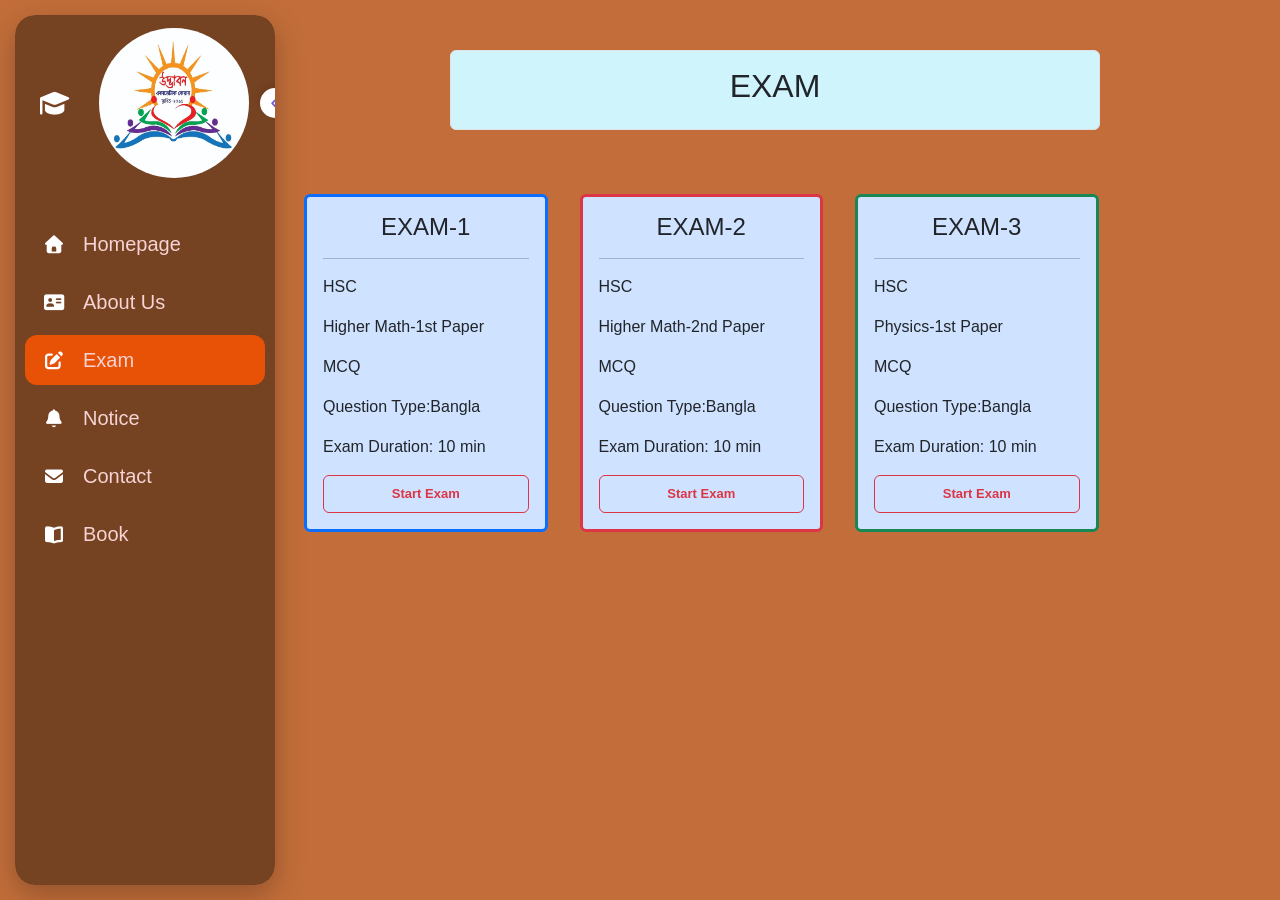
==== about.html @ dd8ab4c5 "Add files via upload" ====
<!DOCTYPE html>
<html lang="en">

<head>
    <meta charset="UTF-8">
    <meta name="viewport" content="width=device-width, initial-scale=1.0">
    <title>Aboute</title>
</head>
<link rel="stylesheet" href="css/all.css">
<link rel="stylesheet" href="css/bootstrap.css">
<link rel="stylesheet" href="css/style.css">
<link rel="stylesheet" href="css/about.css">
<link rel="preconnect" href="https://fonts.gstatic.com" crossorigin>
<link rel="stylesheet" href="https://cdn.jsdelivr.net/npm/swiper@11/swiper-bundle.min.css" />

<body>
    <!-- sttart nav -->
    <header>
        <div class="sidebar close d-none d-lg-block ">

            <video autoplay muted loop class="sidebar-video">
                <source src="images/nav.mp4" type="video/mp4">

            </video>

            <div class="logo-details my-5 mx-0 ">
                <a href="index.html"><i class="fa-solid fa-graduation-cap logo-icon"></i></a>
                <span class="logo_name navy mx-auto "> <a href="index.html"> <img src="images/logo.png"
                            class="rounded-circle" height="150px" width="150px" alt=""> </a> </span>
                <i class="fa-solid fa-chevron-right toggle-btn"></i>
            </div>

            <ul class="nav-links">
                <li>
                    <a href="index.html">
                        <i class="fa-solid fa-house"></i> <span class="link_name">Homepage</span>
                    </a>


                </li>
                <li class="active">
                    <a href="about.html">
                        <i class="fa-solid fa-address-card"></i> <span class="link_name">About Us</span>
                    </a>

                </li>
                <li>
                    <a href="exam.html">
                        <i class="fa-solid fa-pen-to-square"></i> <span class="link_name">Exam</span>
                    </a>

                </li>
                <li>
                    <a href="notice.html">
                        <i class="fa-solid fa-bell"></i> <span class="link_name">Notice</span>
                    </a>

                </li>
                <li>
                    <a href="contact.html">
                        <i class="fa-solid fa-envelope"></i> <span class="link_name">Contact</span>
                    </a>

                </li>

                <li>
                    <a href="book.html">
                        <i class="fa-solid fa-book-open"></i> <span class="link_name">Book</span>
                    </a>

                </li>
            </ul>
        </div>
    </header>

    <!-- end Nav -->

    <!-- Mobile Navbar -->
    <section class="porosh">

        <nav class="navbar navbar-expand-lg   fixed-top navbar-dark bg-dark d-block d-lg-none">
            <video autoplay muted loop class="sidebar-video">
                <source src="images/nav.mp4" type="video/mp4">

            </video>
            <div class="container-fluid">
                <a class="navbar-brand" href="index.html"><img src="images/logo.png " class="rounded-circle"
                        width="100%" height="50px" alt=""></a>
                <button class="navbar-toggler" type="button" data-bs-toggle="collapse" data-bs-target="#mobileNav">
                    <span class="navbar-toggler-icon"></span>
                </button>
                <div class="collapse navbar-collapse" id="mobileNav">
                    <ul class="navbar-nav ms-auto menu">
                        <li class="nav-item"><a class="nav-link" href="index.html">Homepage</a></li>
                        <li class="nav-item"><a class="nav-link" href="about.html">About Us</a></li>
                        <li class="nav-item"><a class="nav-link" href="exam.html">Exam</a></li>
                        <li class="nav-item"><a class="nav-link" href="notice.html">Notice</a></li>
                        <li class="nav-item"><a class="nav-link" href="contact.html">Contact</a></li>
                        <li class="nav-item"><a class="nav-link" href="book.html">Book</a></li>
                    </ul>
                </div>
            </div>
        </nav>
    </section>
    <!-- mobile nav end -->

    <!-- start best cocing -->
    <div class="container-fluid mt-0">
        <section class="navy7">
            <div class="row">
                <div class="col-md-12">
                    <section class="features-section my-5">
                        <div class="features-container">
                            <div class="row">
                                <div class="col-md-3">
                                    <div class="features-left">
                                        <div class="feature-main-img">
                                            <img src="images/logo1.png" alt="Why Choose Us">
                                        </div>
                                    </div>
                                </div>
                                <div class="col-md-9">
                                    <div class="features-right">
                                        <h2 class="section-title">উদ্ভাবন একাডেমিক কেয়ার কেন ভিন্নধর্মী ?</h2>
                                        <p class="section-subtitle">সর্বোচ্চ পরিমাণ মানসম্মত সেবা এবং শিক্ষার্থীদের
                                            প্রয়োজনে
                                            সব
                                            সময় তাদের পাশে থাকে উদ্ভাবন একাডেমিক কেয়ার এর পুরো টিম...</p>

                                        <div class="features-grid">



                                            <div class="feature-card">
                                                <div class="feature-icon-box">
                                                    <img src="images/icon1.png" alt="Icon">
                                                </div>
                                                <div class="feature-info">
                                                    <h3>সকলের জন্য সহজলভ্য মানসম্পন্ন শিক্ষা</h3>
                                                    <p>যাদের পক্ষে কোচিং ফি দেওয়া সম্ভব নয়, তারা এখানেও মানসম্মত শিক্ষা
                                                        পাচ্ছে
                                                        বিনামূল্যে বা খুবই কম খরচে।</p>
                                                </div>
                                            </div>
                                            <div class="feature-card">
                                                <div class="feature-icon-box">
                                                    <img src="images/icon1.png" alt="Icon">
                                                </div>
                                                <div class="feature-info">
                                                    <h3>সাফল্যের ধারাবাহিকতা</h3>
                                                    <p>আমাদের শিক্ষার্থীরা নিয়মিত ভালো ফলাফল করছে, বোর্ড পরীক্ষায় সফল
                                                        হচ্ছে এবং ভবিষ্যতের জন্য আত্মবিশ্বাসী হয়ে উঠছে।</p>
                                                </div>
                                            </div>

                                            <div class="feature-card">
                                                <div class="feature-icon-box">
                                                    <img src="images/icon1.png" alt="Icon">
                                                </div>
                                                <div class="feature-info">
                                                    <h3>আধুনিক প্রযুক্তিতে পড়াশোনার নতুন ধারা</h3>
                                                    <p>ডিজিটাল বোর্ড, রেকর্ড ক্লাস, ভয়েস সাপোর্ট ও অ্যাপভিত্তিক এক্সামে
                                                        শেখা
                                                        হয়
                                                        আরও সহজে।</p>
                                                </div>
                                            </div>

                                            <div class="feature-card">
                                                <div class="feature-icon-box">
                                                    <img src="images/icon1.png" alt="Icon">
                                                </div>
                                                <div class="feature-info">
                                                    <h3>শুধু পাস নয়, গড়ে তোলে মানবিক মানুষ</h3>
                                                    <p>শুধু জিপিএ নয়, শেখানো হয় সমাজে অবদান রাখার শিক্ষা—এটাই আমাদের
                                                        বৈশিষ্ট্য।
                                                    </p>
                                                </div>
                                            </div>

                                        </div>
                                    </div>
                                </div>
                            </div>
                        </div>
                    </section>
                </div>
            </div>
        </section>
    </div>
    <!-- end best Coacing -->



    <!-- start Ceo info-->
    <div class="container-fluid">

        <section class="mt-5 ">
            <div class="row">
                <div class="col-md-12 shadow p-5">
                    <h1 class="text-center navy6 ">উদ্ভাবন একাডেমিক কেয়ার এর ICONIC শিক্ষকবৃন্দ </h1>
                    <hr>
                </div>
                <div class="col-md-3 mt-4">
                    <div class="instructor-card">
                        <div class="img-container">
                            <img src="images/t1.png" width="100%" height="100%" alt="Instructor 1">
                        </div>
                        <div class="info-container">
                            <h3>Ovi Ram Bepari</h3>
                            <p class="designation">Senior Math & Chemistry Instructor</p>
                            <p class="experience">12 years of experience</p>
                        </div>
                    </div>
                </div>

                <div class="col-md-9 mt-4">
                    <div class="slider-wrapper-section">
                        <div class="swiper mySwiper">
                            <div class="swiper-wrapper">

                                <div class="swiper-slide">
                                    <div class="instructor-card">
                                        <div class="img-container">
                                            <img src="images/t2.png" alt="Instructor 1">
                                        </div>
                                        <div class="info-container">
                                            <h3>Nayeem Islam</h3>
                                            <p class="designation">Senior Math Instructor</p>
                                            <p class="experience">6 years of experience</p>
                                        </div>
                                    </div>
                                </div>

                                <div class="swiper-slide">
                                    <div class="instructor-card">
                                        <div class="img-container">
                                            <img src="images/t3.png" alt="Instructor 2">
                                        </div>
                                        <div class="info-container">
                                            <h3>Ahnaf Akib Ahmed</h3>
                                            <p class="designation">Senior ICT Instructor</p>
                                            <p class="experience">4 years of experience</p>
                                        </div>
                                    </div>
                                </div>

                                <div class="swiper-slide">
                                    <div class="instructor-card">
                                        <div class="img-container">
                                            <img src="images/t4.png" alt="Instructor 3">
                                        </div>
                                        <div class="info-container">
                                            <h3>Instructor Name 3</h3>
                                            <p class="designation">Senior ICT & Math Instructor</p>
                                            <p class="experience">4 years of experience</p>
                                        </div>
                                    </div>
                                </div>

                                <div class="swiper-slide">
                                    <div class="instructor-card">
                                        <div class="img-container">
                                            <img src="images/t5.png" alt="Instructor 4">
                                        </div>
                                        <div class="info-container">
                                            <h3>Instructor Name 4</h3>
                                            <p class="designation">GK Instructor</p>
                                            <p class="experience">3 years of experience</p>
                                        </div>
                                    </div>
                                </div>
                                <div class="swiper-slide">
                                    <div class="instructor-card">
                                        <div class="img-container">
                                            <img src="images/t6.png" alt="Instructor 4">
                                        </div>
                                        <div class="info-container">
                                            <h3>Instructor Name 4</h3>
                                            <p class="designation">GK Instructor</p>
                                            <p class="experience">3 years of experience</p>
                                        </div>
                                    </div>
                                </div>
                                <div class="swiper-slide">
                                    <div class="instructor-card">
                                        <div class="img-container">
                                            <img src="images/t7.png" alt="Instructor 4">
                                        </div>
                                        <div class="info-container">
                                            <h3>Instructor Name 4</h3>
                                            <p class="designation">GK Instructor</p>
                                            <p class="experience">3 years of experience</p>
                                        </div>
                                    </div>
                                </div>
                                <div class="swiper-slide">
                                    <div class="instructor-card">
                                        <div class="img-container">
                                            <img src="images/t8.png" alt="Instructor 4">
                                        </div>
                                        <div class="info-container">
                                            <h3>Instructor Name 4</h3>
                                            <p class="designation">GK Instructor</p>
                                            <p class="experience">3 years of experience</p>
                                        </div>
                                    </div>
                                </div>

                            </div>
                        </div>
                    </div>
                </div>

            </div>
        </section>
    </div>
    <!-- end ceo info-->

    <!-- start diffreence -->
    <div class="container-fluid">
        <section class="feature-section">
            <div class="container">

                <div class="section-header">
                    <h2>উদ্ভাবন একাডেমিক কেয়ার এর কোর্স কেন আলাদা?</h2>
                    <p  >আধুনিক প্রযুক্তি, সহজলভ্যতা ও শিক্ষার্থীবান্ধব ফিচার—সব মিলিয়ে এক অনন্য অফলাইন কোর্স অভিজ্ঞতা।
                    </p>
                </div>

                <div class="main-content">

                    <div class="features-list">



                        <div class="feature-item">
                            <i class="fa-solid fa-shield-halved check-icon"></i>
                            <span>প্রতিটি টপিকে কুইজ অনুশীলন</span>
                        </div>

                        <div class="feature-item">
                            <i class="fa-solid fa-shield-halved check-icon"></i>
                            <span>অল্প খরচে কোয়ালিটি শিক্ষা</span>
                        </div>

                        <div class="feature-item">
                            <i class="fa-solid fa-shield-halved check-icon"></i>
                            <span>সফলদের দিকনির্দেশনা মেলে</span>
                        </div>

                        <div class="feature-item">
                            <i class="fa-solid fa-shield-halved check-icon"></i>
                            <span>সম্পূর্ণ সিলেবাস কাভারেজ</span>
                        </div>

                        <div class="feature-item">
                            <i class="fa-solid fa-shield-halved check-icon"></i>
                            <span>ফ্রি ক্লাস ও বৃত্তির সুবিধা</span>
                        </div>



                        <div class="feature-item">
                            <i class="fa-solid fa-shield-halved check-icon"></i>
                            <span>হ্যান্ডনোট ও পিডিএফ সরবরাহ</span>
                        </div>

                    </div>

                    <div class="graphics-side">
                        <div class="instructor-card">
                            <div class="img-container">
                                <img src="images/student.png" alt="Instructor 4">
                            </div>
                            
                        </div>
                    </div>

                </div>

            </div>
        </section>
    </div>
    <!-- end difffrence -->

     <!--    start Live Chat-->

    <section class="my-3">
        <div class="container-fluid">
            <div class="row">
                <div class="col-md-8  col-12 mx-auto  ">
                    <div class="card pb-4  shadow border-2 border rounded">
                        <div class="text-center bg-success-subtle p-3">
                            <h3 class="fw-bold">Live Chat with Teacher</h3>
                        </div>
                        <div class="chat-box" id="chat-box">
                            <div class=" p-4">Hi! I'm your Plant Teacher. How can I help you today?</div>
                        </div>
                        <div class="mt-5 row px-4">
                            <div class="col-8 col-md-8 ">
                                <input type="text" id="user-input" class="form-control" placeholder="Ask me about your plant..." />
                            </div>
                            <div class="col-4 col-md-4">
                                <button class="btn btn-success w-100" onclick="sendMessage()">Send</button>
                            </div>
                        </div>
                    </div>
                </div>
            </div>
        </div>
    </section>

    <!--    end Live Chat-->


    <footer>

    </footer>

    <script src="js/bootstrap.bundle.min.js"></script>
    <script src="https://cdn.jsdelivr.net/npm/swiper@11/swiper-bundle.min.js"></script>
    <script src="js/script.js"></script>


</body>

</html>
---- css/style.css ----
/* ==========================================
   ১. রিসেট এবং গ্লোবাল স্টাইল
   ========================================== */
* {
    margin: 0;
    padding: 0;
    box-sizing: border-box;
    font-family: 'Segoe UI', Tahoma, Geneva, Verdana, sans-serif;
}

body {
    background: #da6104;
}

/* ==========================================
   ২. সাইডবার মূল কাঠামো (ভিডিও ব্যাকগ্রাউন্ডসহ)
   ========================================== */
.sidebar {
    position: fixed;
    top: 15px;
    left: 15px;
    bottom: 15px;
    width: 260px;
    border-radius: 20px;
    padding: 10px;
    z-index: 100;
    overflow: hidden; /* ভিডিও যেন বর্ডারের বাইরে না যায় */
    transition: all 0.5s ease;
    box-shadow: 0 10px 30px rgba(0, 0, 0, 0.25); /* ভিডিওর সুবিধার্থে শ্যাডো একটু ডার্ক করা হয়েছে */
}

/* সাইডবার বন্ধ থাকলে উইডথ */
.sidebar.close {
    width: 78px;  
}

/* ভিডিও ব্যাকগ্রাউন্ড স্টাইল */
.sidebar-video {
    position: absolute;
    top: 0;
    left: 0;
    width: 100%;
    height: 100%;
    object-fit: cover; /* ভিডিও পুরো জায়গা ঢেকে রাখবে */
    border-radius: 20px;
    z-index: -2; /* ভিডিওকে সবার পেছনে পাঠানো */
}

/* ভিডিওর ওপর হালকা ডার্ক লেয়ার (লেখাগুলো স্পষ্ট দেখার জন্য) */
.sidebar::before {
    content: '';
    position: absolute;
    top: 0;
    left: 0;
    width: 100%;
    height: 100%;
    background: rgba(0, 0, 0, 0.4); /* প্রয়োজনানুযায়ী অন্ধকার বা উজ্জ্বল করতে পারবেন */
    z-index: -1;
    border-radius: 20px;
}

/* ==========================================
   ৩. লোগো এবং টগল বাটন সেকশন
   ========================================== */
.sidebar .logo-details {
    height: 60px;
    width: 100%;
    display: flex;
    align-items: center;
    position: relative;
}

.sidebar .logo-details .logo-icon {
    font-size: 26px;
    color: #fff;
    height: 50px;
    min-width: 58px;
    text-align: center;
    line-height: 50px;
}

.sidebar .logo-details .logo_name {
    font-size: 20px;
    color: #fff;
    font-weight: 600;
    transition: all 0.5s ease;
}

/* সাইডবার ক্লোজ থাকলে লোগোর নাম হাইড */
.sidebar.close .logo-details .logo_name {
    opacity: 0;
    pointer-events: none;
}

/* টগল (অ্যারো) বাটন */
.sidebar .logo-details .toggle-btn {
    position: absolute;
    top: 50%;
    right: -25px;
    transform: translateY(-50%) rotate(180deg);
    height: 30px;
    width: 30px;
    background: #fff;
    color: #6c5ce7;
    text-align: center;
    line-height: 30px;
    border-radius: 50%;
    font-size: 14px;
    cursor: pointer;
    transition: all 0.5s ease;
    box-shadow: 0 4px 10px rgba(0,0,0,0.1);
}

.sidebar.close .logo-details .toggle-btn {
    transform: translateY(-50%) rotate(0deg);
    right: -22px;
}

/* ==========================================
   ৪. মেনু লিংক এবং আইকন সমূহ
   ========================================== */
.sidebar .nav-links {
    height: 100%;
    padding: 30px 0 150px 0;
    overflow: auto;
}

.sidebar .nav-links::-webkit-scrollbar {
    display: none;
}

.sidebar .nav-links li {
    position: relative;
    list-style: none;
    transition: all 0.5s ease;
    border-radius: 12px;
    margin: 8px 0;
}

/* মেনু হোভার ও একটিভ ব্যাকগ্রাউন্ড */
.sidebar .nav-links li:hover,
.sidebar .nav-links li.active {
    background: rgb(232, 82, 7);
}

.sidebar .nav-links li a {
    display: flex;
    align-items: center;
    text-decoration: none;
    height: 50px;
}

.sidebar .nav-links li i {
    height: 50px;
    min-width: 58px;
    text-align: center;
    line-height: 50px;
    color: #fff;
    font-size: 18px;
    transition: all 0.5s ease;
}

/* আইকন জুম অ্যানিমেশন */
.sidebar .nav-links li:hover i {
    transform: scale(1.15);
}

.sidebar .nav-links li .link_name {
    font-size: 20px;
    font-weight: 500;
    color: #f7d3d3;
    transition: all 0.5s ease;
    
}

/* সাইডবার ক্লোজ থাকলে মেনুর নাম হাইড */
.sidebar.close .nav-links li .link_name {
    opacity: 0;
    pointer-events: none;
}

/* ==========================================
   ৫. মেইন কনটেন্ট এরিয়া (বুটস্ট্র্যাপ রেসপনসিভ স্পেস)
   ========================================== */

.home-section {
    position: relative;
    min-height: 100vh;
    margin-left: 285px; 
    width: calc(100% - 285px); 
    transition: all 0.5s ease;
    padding: 15px;
    overflow-x: hidden; 
}

.sidebar.close ~ .home-section {
    margin-left: 103px;
    width: calc(100% - 103px);
}

/* এক্সট্রা ক্লাস */

.container-fluid{
    margin-left: 280px;
    width: calc(100% - 290px);
    padding: 0 20px;
   
}








.navy1{
    background-color: rgb(242, 181, 181);
}
.navy2{
background-color: #e70c79;
}

.navy7{
margin-top:0px !important;
}
.navy8{
   background: #b77942;
}


.porosh{
   margin-top:50px;
}

.menu li a {
font-weight: bold;
font-size: 24px;
color: #f0ad93;
}

.navbar-brand{
    font-weight: 500;
    color: #b5074a;
    
}
.navy3{
    font-weight: bold;
}
.navy4{
    background-color: #e70c79;
}

/* start slider video */
/* --- Video Hero Section Styles --- */
.video-hero {
    position: relative;
    width: 100%;
    height: 86vh; /* পুরো স্ক্রিন জুড়ে থাকবে */
    overflow: hidden;
    display: flex;
    border-radius: 20px;
    align-items: center; 
    justify-content: center;
    background-color: #000; /* ভিডিও লোড হওয়ার পূর্ব পর্যন্ত ব্যাকগ্রাউন্ড কালো থাকবে */
}

/* ব্যাকগ্রাউন্ড ভিডিওর স্টাইল */
.hero-bg-video {
    position: absolute;
    top: 50%;
    left: 50%;
    min-width: 100%;
    min-height: 100%;
    width: auto;
    height: auto;
    z-index: 1;
    transform: translate(-50%, -50%);
    object-fit: cover;
}

/* ভিডিওর ওপরের কালো ওভারলে */
.video-overlay {
    position: absolute;
    top: 0;
    left: 0;
    width: 100%;
    height: 100%;
    background: rgba(0, 0, 0, 0.6); /* ০.৬ দিয়ে অন্ধকার ভাব নিয়ন্ত্রণ করা হয়েছে যেন লেখা ফুটে ওঠে */
    z-index: 2;
}

/* ভিডিওর ওপরের টেক্সট কন্টেন্ট */
.video-content {
    position: relative;
    z-index: 3;
    color: #ffffff;
    padding: 0 20px;
}



/* end slider video */

.navy5{
    color: #ebe23e;
}
.navy6{
    color: #121112;
}

.about , .career p{
    font-size: 18px;
    line-height: 34px;
    text-align: justify;
    /*font-family: "Lobster Two", sans-serif!important;*/
}




body {
  background-color: #c36e3a; /* হালকা গোলাপি ব্যাকগ্রাউন্ড */
}

.course-card {
  background: #fff;
  border-radius: 10px;
  padding: 20px;
  text-align: center;
  transition: 0.3s;
  box-shadow: 0 2px 5px rgba(0,0,0,0.1);
  cursor: pointer;
}

.course-card:hover {
  transform: translateY(-5px);
}

.course-icon {
  font-size: 40px;
  color: #d63384;
  margin-bottom: 10px;
}

.free-icon {
  font-size: 40px;
  color: green;
}
/* end courch  */


.course-link {
  text-decoration: none;   /* underline বন্ধ করবে */
  color: #1b1a1a;          /* নিজের পছন্দমতো রঙ */
  font-weight: bold;
}


/* start book */



.header-title {
    margin-bottom: 30px;
    color: #fff;
}

.header-title h2 {
    font-size: 28px;
    margin-bottom: 5px;
}

/* গ্রিড লেআউট (এক লাইনে কয়টি বই থাকবে) */
.book-grid {
    display: grid;
    grid-template-columns: repeat(auto-fill, minmax(220px, 1fr));
    gap: 25px;
}

/* বুক কার্ড ডিজাইন */
.book-card {
    background: rgba(255, 255, 255, 0.1);
    backdrop-filter: blur(10px);
    border-radius: 12px;
    overflow: hidden;
    border: 1px solid rgba(255, 255, 255, 0.2);
    transition: transform 0.3s ease, box-shadow 0.3s ease;
    display: flex;
    flex-direction: column;
}

.book-card:hover {
    transform: translateY(-5px);
    box-shadow: 0 10px 20px rgba(0,0,0,0.2);
}

/* বইয়ের প্রচ্ছদ */
.book-cover {
    height: 240px;
    overflow: hidden;
    background: #444;
}

.book-cover img {
    width: 100%;
    height: 100%;
    object-fit: cover;
}

/* বইয়ের তথ্য */
.book-info {
    padding: 15px;
    color: #fff;
    display: flex;
    flex-direction: column;
    flex-grow: 1;
    justify-content: space-between;
}

.book-info h3 {
    font-size: 16px;
    margin: 0 0 8px 0;
    line-height: 1.4;
}

.book-info p {
    font-size: 12px;
    color: #ddd;
    margin: 0 0 15px 0;
}

/* বাটন ডিজাইন */
.book-actions {
    display: flex;
    gap: 10px;
}

.btn {
    flex: 1;
    text-align: center;
    padding: 8px 0;
    font-size: 13px;
    font-weight: 600;
    border-radius: 6px;
    text-decoration: none;
    transition: background 0.2s;
}

/* Read Button - আপনার সাইডবারের থিম কালারের সাথে ম্যাচ করে */
.btn-read {
    background-color: #e65100; 
    color: white;
}

.btn-read:hover {
    background-color: #bf4300;
}

/* Download Button */
.btn-download {
    background-color: rgba(255, 255, 255, 0.2);
    color: white;
    border: 1px solid rgba(255, 255, 255, 0.4);
}

.btn-download:hover {
    background-color: rgba(255, 255, 255, 0.3);
}
/* end book */





/*  start media quiry */

/* ==========================================================================
   Mobile & Responsive Layout Fix (মোবাইল ভিউর জন্য স্পেশাল ফিক্স)
   ========================================================================== */

@media (max-width: 991px) {
    /* ১. মেইন কন্টেন্ট এরিয়াকে মোবাইলে পুরো স্ক্রিন জুড়ে জায়গা দেওয়া */
    .home-section {
        margin-left: 0 !important;
        width: 100% !important;
        padding: 10px !important;
    }

    /* ২. আসল সমস্যা: .container-fluid ক্লাসের মার্জিন ও উইডথ মোবাইলে রিসেট করা */
    .container-fluid {
        margin-left: 0 !important;
        width: 100% !important;
        padding: 15px !important;
    }

    /* ৩. ছবি এবং ২-কলামের লেআউট মোবাইলে ওপর-নিচ করা */
    .features-container {
        flex-direction: column-reverse !important; /* মোবাইলে আগে লেখা, তারপর নিচে ছবি দেখাবে */
        gap: 20px !important;
    }

    .features-left, 
    .features-right {
        flex: 1 1 100% !important;
        width: 100% !important;
    }

    /* ৪. ছবির হাইট মোবাইলে ফিক্সড ৫০০px না রেখে অটো করা যেন চ্যাপ্টা না লাগে */
    .feature-main-img img {
        max-width: 100% !important;
        height: auto !important;
        object-fit: contain !important;
    }

    /* ৫. টাইটেলের সাইজ মোবাইলের স্ক্রিন অনুযায়ী ছোট করা */
    .features-right .section-title {
        font-size: 24px !important;
        text-align: center;
    }
    
    .features-right .section-subtitle {
        text-align: center;
        font-size: 14px !important;
    }
}
/*  end media quiry */
---- css/about.css ----
/* start teacher slider  */
/* স্লাইডারের মেইন সেকশন মার্জিন */
.slider-wrapper-section {
  width: 100%;
  padding: 30px 20px;
  box-sizing: border-box;
}

.swiper {
  width: 100%;
  height: auto;
  padding: 10px 0;
}

/* কার্ড স্টাইল */
.instructor-card {
  background: #ffffff;
  border-radius: 12px;
  overflow: hidden;
  box-shadow: 0 8px 24px rgba(0, 0, 0, 0.15); /* ব্যাকগ্রাউন্ডের ওপর ফুটে ওঠার জন্য ডার্ক শ্যাডো */
  width: 100%;
  display: flex;
  flex-direction: column;
}

/* ইমেজের লাল ব্যাকগ্রাউন্ড */
.img-container {
  background: radial-gradient(circle, #e60000 0%, #660000 100%);
  padding-top: 15px;
  display: flex;
  justify-content: center;
  align-items: flex-end;
  height: 280px;
}

.img-container img {
  width: 85%;
  height: auto;
  display: block;
}

/* টেক্সট কন্টেইনার */
.info-container {
  padding: 20px;
  text-align: left;
  background: #ffffff;
}

.info-container h3 {
  font-size: 18px;
  color: #222;
  margin-bottom: 6px;
  font-weight: 600;
}

.info-container .designation {
  font-size: 13px;
  color: #555;
  margin-bottom: 8px;
  line-height: 1.4;
}

.info-container .experience {
  font-size: 12px;
  color: #888;
}
/* end teacher slider */


/* ইমেজের মেইন কন্টেইনার */
.img-container {
    background: radial-gradient(circle, #e60000 0%, #660000 100%);
    width: 100%;
    height: 300px;      /* আপনার পছন্দমতো হাইট রাখতে পারেন */
    overflow: hidden;   
    position: relative; /* ভেতরের ইমেজকে অ্যাবসোলিউট পজিশন দেওয়ার জন্য */
}

/* ইমেজের আসল সেটিংস (সব গ্যাপ দূর করার জন্য) */
.img-container img {
    width: 100%;
    height: 100%;
    position: absolute; /* কন্টেইনারের একদম শুরু থেকে বসার জন্য */
    top: 0;
    left: 0;
    object-fit: cover;  /* ছবিকে স্ট্রেচ বা চ্যাপ্টা না করে পুরো জায়গা কভার করবে */
    object-position: center top; /* ছবির ফোকাস ওপরের দিকে রাখবে */
}


/* start best cocaing */
/* ==========================================================================
   Why Choose Us Section Styles
   ========================================================================== */
.features-section {
    width: 100%;
    padding: 20px;
    box-sizing: border-box;
}

/* মেইন ২-কলাম লেআউট */
.features-container {
    display: flex;
    flex-wrap: wrap;
    gap: 40px;
    align-items: stretch; /* center কেটে এখানে stretch হবে */
    max-width: 1300px;
    margin: 0 auto;
}

/* বাম পাশের ইমেজ সেকশন */
.features-left {
    flex: 1 1 400px;
    text-align: center;
   
}

.feature-main-img img {
    width: 100%;
    max-width: 450px;
    height: 500px;        /* auto কেটে এখানে 100% হবে */
    object-fit: fill;    /* এটি নতুন যোগ হবে, ছবিকে লম্বা করার জন্য */
}

/* ডান পাশের কন্টেন্ট সেকশন */
.features-right {
    flex: 1 1 600px;
}

.features-right .section-title {
    font-size: 32px;
    font-weight: bold;
    color: #111111;
    margin-bottom: 15px;
}

.features-right .section-subtitle {
    font-size: 15px;
    color: #555555;
    margin-bottom: 30px;
    line-height: 1.6;
}

/* ৪টি কার্ডের গ্রিড (২টি করে প্রতি লাইনে) */
.features-grid {
    display: grid;
    grid-template-columns: repeat(auto-fit, minmax(280px, 1fr));
    gap: 20px;
}

/* সিঙ্গেল কার্ড ডিজাইন (স্ক্রিনশটের মতো হুবহু সফট শ্যাডো) */
.feature-card {
    background: #ffffff;
    border: 1px solid #f0f0f0;
    border-radius: 16px;
    padding: 25px 20px;
    display: flex;
    gap: 15px;
    align-items: flex-start;
    transition: transform 0.3s ease, box-shadow 0.3s ease;
    box-shadow: 0 10px 30px rgba(0, 0, 0, 0.04); /* সফট হোয়াইট শ্যাডো */
}

.feature-card:hover {
    transform: translateY(-5px);
    box-shadow: 0 15px 35px rgba(0, 0, 0, 0.08);
}

/* আইকন বক্স */
.feature-icon-box {
    background: #fff0f0; /* হালকা লালচে ব্যাকগ্রাউন্ড আইকনের জন্য */
    padding: 12px;
    border-radius: 12px;
    display: flex;
    justify-content: center;
    align-items: center;
    min-width: 50px;
    height: 50px;
}

.feature-icon-box img {
    width: 26px;
    height: 26px;
}

/* কার্ডের ভেতরের টেক্সট */
.feature-info h3 {
    font-size: 18px;
    font-weight: 700;
    color: #222222;
    margin-bottom: 8px;
    line-height: 1.4;
}

.feature-info p {
    font-size: 13px;
    color: #666666;
    line-height: 1.6;
    margin: 0;
}


/* end best coacing */


/* ==========================================================================
   সব পেজের ওপরের অতিরিক্ত গ্যাপ একবারে দূর করার ফাইনাল ফিক্স
   ========================================================================== */

/* ১. মেইন সেকশন এবং কন্টেইনারের ওপরের সব প্যাডিং জিরো করা */
.home-section, 
.container-fluid, 
.slider-wrapper-section, 
.features-section {
    padding-top: 0 !important;
    margin-top: 0 !important;
}

/* ২. পেজের প্রথম বড় টাইটেল বা হেডিং এর ওপরের গ্যাপ দূর করা */
.home-section h2, 
.container-fluid h2, 
.section-title {
    margin-top: 0 !important;
    padding-top: 0 !important;
}

/* ৩. বুটস্ট্র্যাপের রো (Row) এর ওপরের কোনো ডিফল্ট গ্যাপ থাকলে তা জিরো করা */
.home-section .row, 
.container-fluid .row {
    margin-top: 0 !important;
    padding-top: 0 !important;
}




/* --- Basic Reset & Fonts --- */
@import url('https://fonts.googleapis.com/css2?family=Hind+Siliguri:wght@400;600;700&display=swap');

* {
    margin: 0;
    padding: 0;
    box-sizing: border-box;
    font-family: 'Hind Siliguri', sans-serif;
}

body {
    background-color: #ed8142;
    color: #333333;
}

/* --- Layout Container --- */
.container {
    max-width: 1200px;
    margin: 0 auto;
    padding: 60px 20px;
}

/* --- Section Header Styling --- */
.section-header {
    text-align: center;
    margin-bottom: 50px;
}

.section-header h2 {
    font-size: 2.2rem;
    font-weight: 700;
    color: #1a2530;
    margin-bottom: 15px;
}

.section-header p {
    font-size: 1.1rem;
    color: #666666;
    max-width: 700px;
    margin: 0 auto;
    line-height: 1.6;
}

/* --- Main Content Grid Layout --- */
.main-content {
    display: grid;
    grid-template-columns: 1.2fr 0.8fr;
    gap: 40px;
    align-items: center;
}

/* --- Left Side: 2-Column Features Grid --- */
.features-list {
    display: grid;
    grid-template-columns: repeat(2, 1fr);
    row-gap: 25px;
    column-gap: 30px;
}

.feature-item {
    display: flex;
    align-items: center;
    gap: 15px;
}

/* Customizing the Shield Icon to match the screenshot */
.check-icon {
    font-size: 24px;
    color: #00b4d8; /* Light blue base */
    background: linear-gradient(135deg, #00b4d8, #0077b6);
    -webkit-background-clip: text;
    -webkit-text-fill-color: transparent;
    filter: drop-shadow(0px 2px 4px rgba(0, 180, 216, 0.3));
}

/* For browsers that don't support text-gradient fallback */
@supports not (-webkit-background-clip: text) {
    .check-icon {
        color: #00b4d8;
    }
}

.feature-item span {
    font-size: 1.05rem;
    font-weight: 600;
    color: #2c3e50;
}

/* --- Right Side: Image Responsive Styling --- */
.graphics-side {
    display: flex;
    justify-content: center;
    align-items: center;
}

.illustration-placeholder {
    width: 100%;
    max-width: 450px;
}

.hero-img {
    width: 100%;
    height: auto;
    object-fit: contain;
}

/* --- Responsive Media Queries (Mobile & Tablet) --- */
@media (max-width: 992px) {
    .main-content {
        grid-template-columns: 1fr; /* Stack text and image vertically */
        gap: 50px;
    }
    
    .graphics-side {
        order: -1; /* Pushes image to the top on smaller screens if preferred */
    }
}

@media (max-width: 600px) {
    .features-list {
        grid-template-columns: 1fr; /* Features list becomes single column on mobile */
        row-gap: 20px;
    }
    
    .section-header h2 {
        font-size: 1.8rem;
    }
}

/* start live chat */
.chat-box {
    flex: 1;
    padding: 15px;
    overflow-y: auto;
    display: flex;
    flex-direction: column;
    gap: 10px;
}

.chat-box .user-message,
.chat-box .bot-message {
    max-width: 75%;
    padding: 10px;
    border-radius: 8px;
}

.user-message {
    align-self: flex-end;
    background-color: #dcf8c6;
}

.bot-message {
    align-self: flex-start;
    background-color: #f1f1f1;
}

/* end live chat */
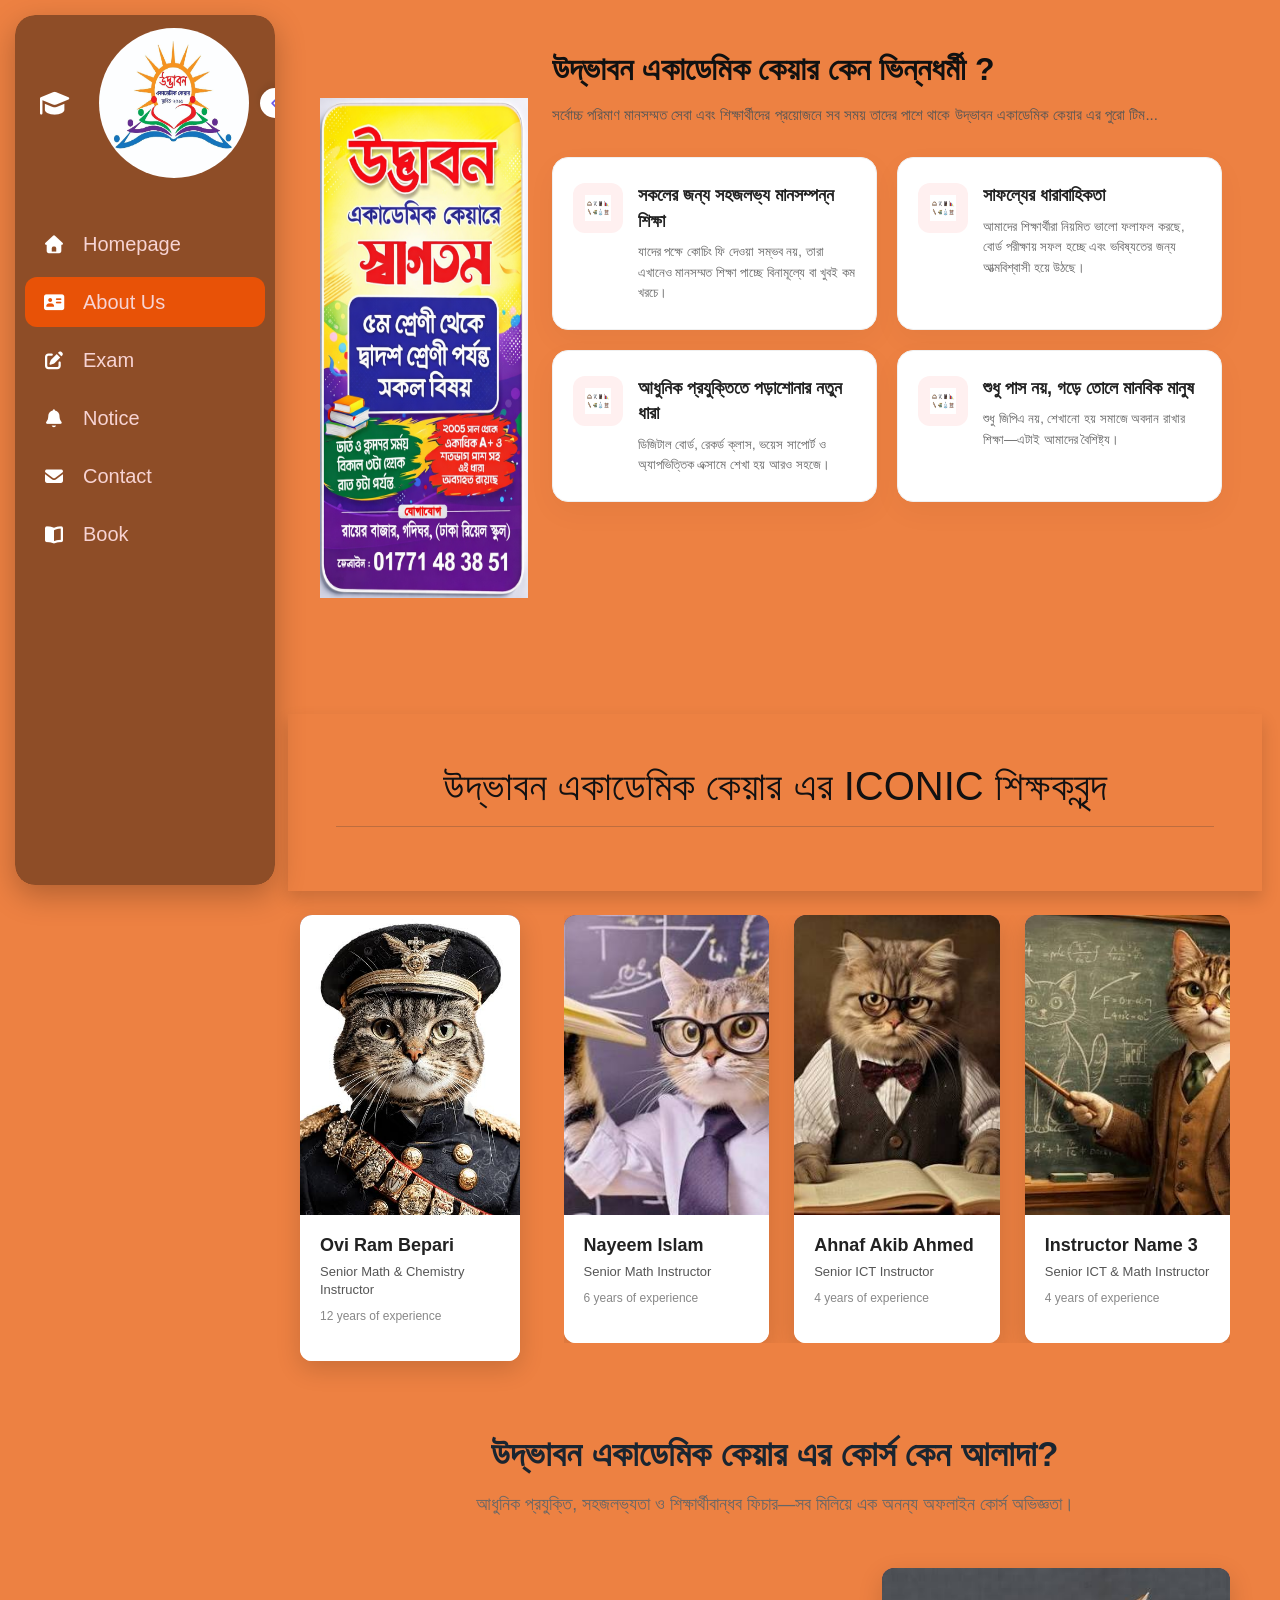
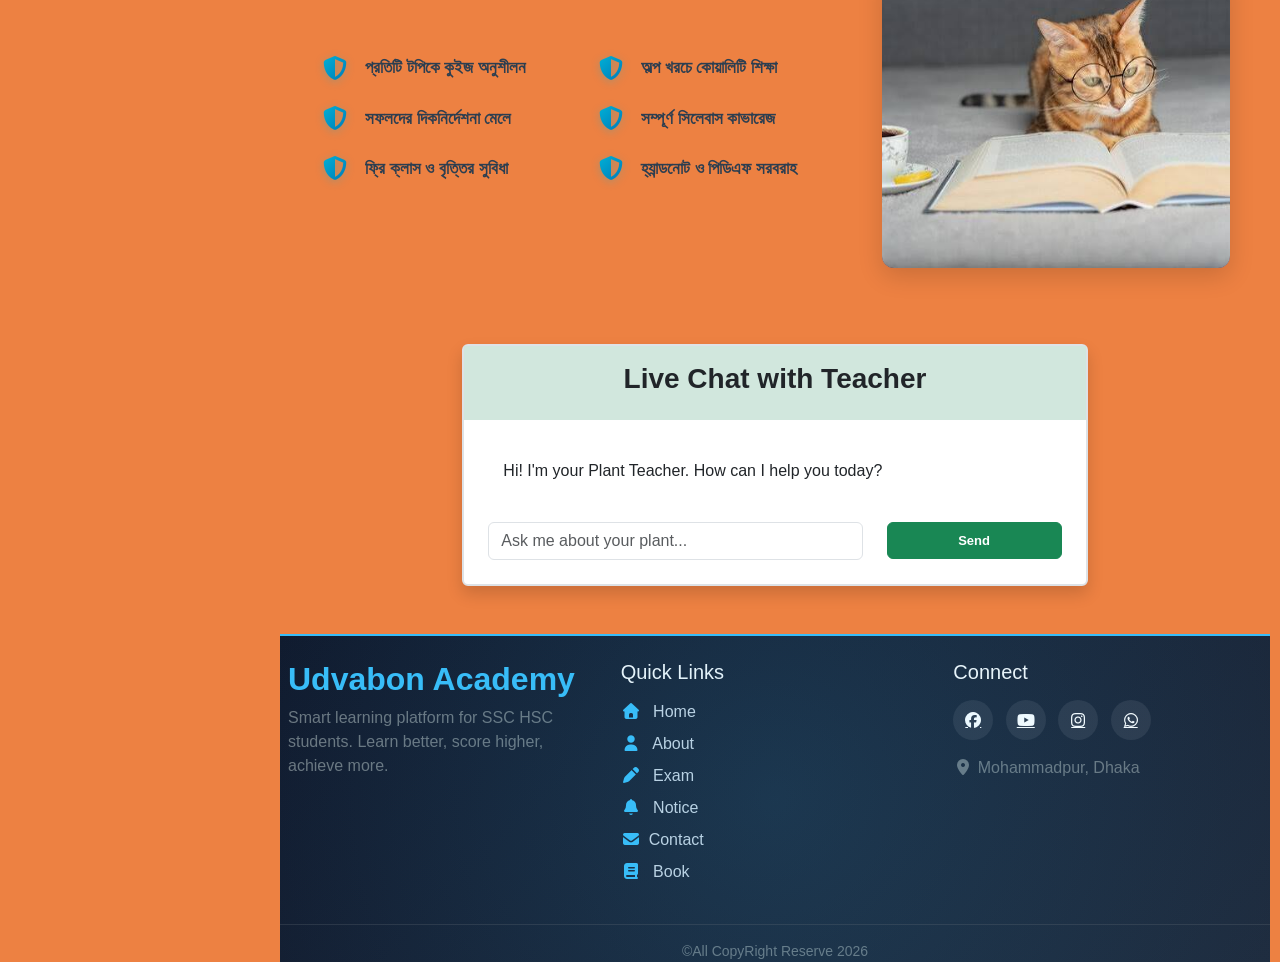
==== commit 8e27b7b8: "Add files via upload" ====
--- a/about.html
+++ b/about.html
@@ -106,13 +106,13 @@
 
     <!-- start best cocing -->
     <div class="container-fluid mt-0">
-        <section class="navy7">
+        <section class="navy7  ">
             <div class="row">
                 <div class="col-md-12">
                     <section class="features-section my-5">
                         <div class="features-container">
                             <div class="row">
-                                <div class="col-md-3">
+                                <div class="col-md-3 mt-5 ">
                                     <div class="features-left">
                                         <div class="feature-main-img">
                                             <img src="images/logo1.png" alt="Why Choose Us">
@@ -414,10 +414,65 @@
     <!--    end Live Chat-->
 
 
-    <footer>
-
-    </footer>
-
+    <!-- start foter -->
+    <div class="container-fluid pt-5 px-0  ">
+        <footer class="smart-footer  text-light mt-5">
+
+
+            <div class="row p-2 g-4">
+
+                <!-- Brand -->
+                <div class="col-md-4">
+                    <h2 class="fw-bold brand">Udvabon Academy</h2>
+                    <p class="text-secondary">
+                        Smart learning platform for SSC HSC students. Learn better, score higher, achieve more.
+                    </p>
+                </div>
+
+                <!-- Links -->
+                <div class="col-md-4">
+                    <h5 class="mb-3">Quick Links</h5>
+
+                    <a href="index.html" class="smart-link"><i class="fa-solid fa-house"></i> Home</a>
+                    <a href="about.html" class="smart-link"><i class="fa-solid fa-user"></i> About</a>
+                    <a href="exam.html" class="smart-link"><i class="fa-solid fa-pen"></i> Exam</a>
+                    <a href="about.html" class="smart-link"><i class="fa-solid fa-bell"></i> Notice</a>
+                    <a href="about.html" class="smart-link"><i class="fa-solid fa-envelope"></i>Contact</a>
+                    <a href="book.html" class="smart-link"><i class="fa-solid fa-book"></i> Book</a>
+                    
+
+                </div>
+
+                <!-- Social -->
+                <div class="col-md-4">
+                    <h5 class="mb-3">Connect</h5>
+
+                    <div class="social-icons">
+                        <a href="#"><i class="fa-brands fa-facebook"></i></a>
+                        <a href="#"><i class="fa-brands fa-youtube"></i></a>
+                        <a href="#"><i class="fa-brands fa-instagram"></i></a>
+                        <a href="#"><i class="fa-brands fa-whatsapp"></i></a>
+                    </div>
+
+                    <p class="mt-3 text-secondary">
+                        <i class="fa-solid fa-location-dot"></i> Mohammadpur, Dhaka
+                    </p>
+                </div>
+
+            </div>
+
+            <hr class="border-secondary mt-4">
+
+            <div class="text-center small text-secondary">
+                &copy;All CopyRight Reserve 2026
+                
+            </div>
+
+
+
+        </footer>
+    </div>
+<!-- end foter -->
     <script src="js/bootstrap.bundle.min.js"></script>
     <script src="https://cdn.jsdelivr.net/npm/swiper@11/swiper-bundle.min.js"></script>
     <script src="js/script.js"></script>
--- a/css/style.css
+++ b/css/style.css
@@ -469,9 +469,74 @@
 }
 /* end book */
 
-
-
-
+.navy10{
+    margin-top: 90px;
+}
+
+/* start footer */
+.smart-footer {
+  background: linear-gradient(135deg, #0f172a, #1e293b);
+  border-top: 2px solid #38bdf8;
+  position: relative;
+  overflow: hidden;
+}
+
+/* glowing effect */
+.smart-footer::before {
+  content: "";
+  position: absolute;
+  top: -50%;
+  left: -50%;
+  width: 200%;
+  height: 200%;
+  background: radial-gradient(circle, rgba(56,189,248,0.15), transparent 60%);
+  animation: glow 6s linear infinite;
+}
+
+@keyframes glow {
+  0% { transform: rotate(0deg); }
+  100% { transform: rotate(360deg); }
+}
+
+.brand {
+  color: #38bdf8;
+}
+
+.smart-link {
+  display: block;
+  color: #cbd5e1;
+  text-decoration: none;
+  margin-bottom: 8px;
+  transition: 0.3s;
+}
+
+.smart-link i {
+  margin-right: 8px;
+  color: #38bdf8;
+}
+
+.smart-link:hover {
+  color: #38bdf8;
+  transform: translateX(6px);
+}
+
+.social-icons a {
+  display: inline-flex;
+  justify-content: center;
+  align-items: center;
+  width: 40px;
+  height: 40px;
+  margin-right: 8px;
+  border-radius: 50%;
+  background: rgba(255,255,255,0.08);
+  color: white;
+  transition: 0.3s;
+}
+
+.social-icons a:hover {
+  background: #38bdf8;
+  transform: scale(1.1);
+}
 
 /*  start media quiry */
 
@@ -523,5 +588,29 @@
         text-align: center;
         font-size: 14px !important;
     }
+
+.smart-footer {
+    text-align: center;
+  }
+
+  .smart-footer .row > div {
+    margin-bottom:30px;
+  }
+
+  .smart-link {
+    justify-content: center;
+  }
+
+  .social-icons {
+    display: flex;
+    justify-content: center;
+    flex-wrap: wrap;
+    gap:20px;
+  }
+
+  .social-icons a {
+    margin-right: 0;
+  }
+
 }
 /*  end media quiry */
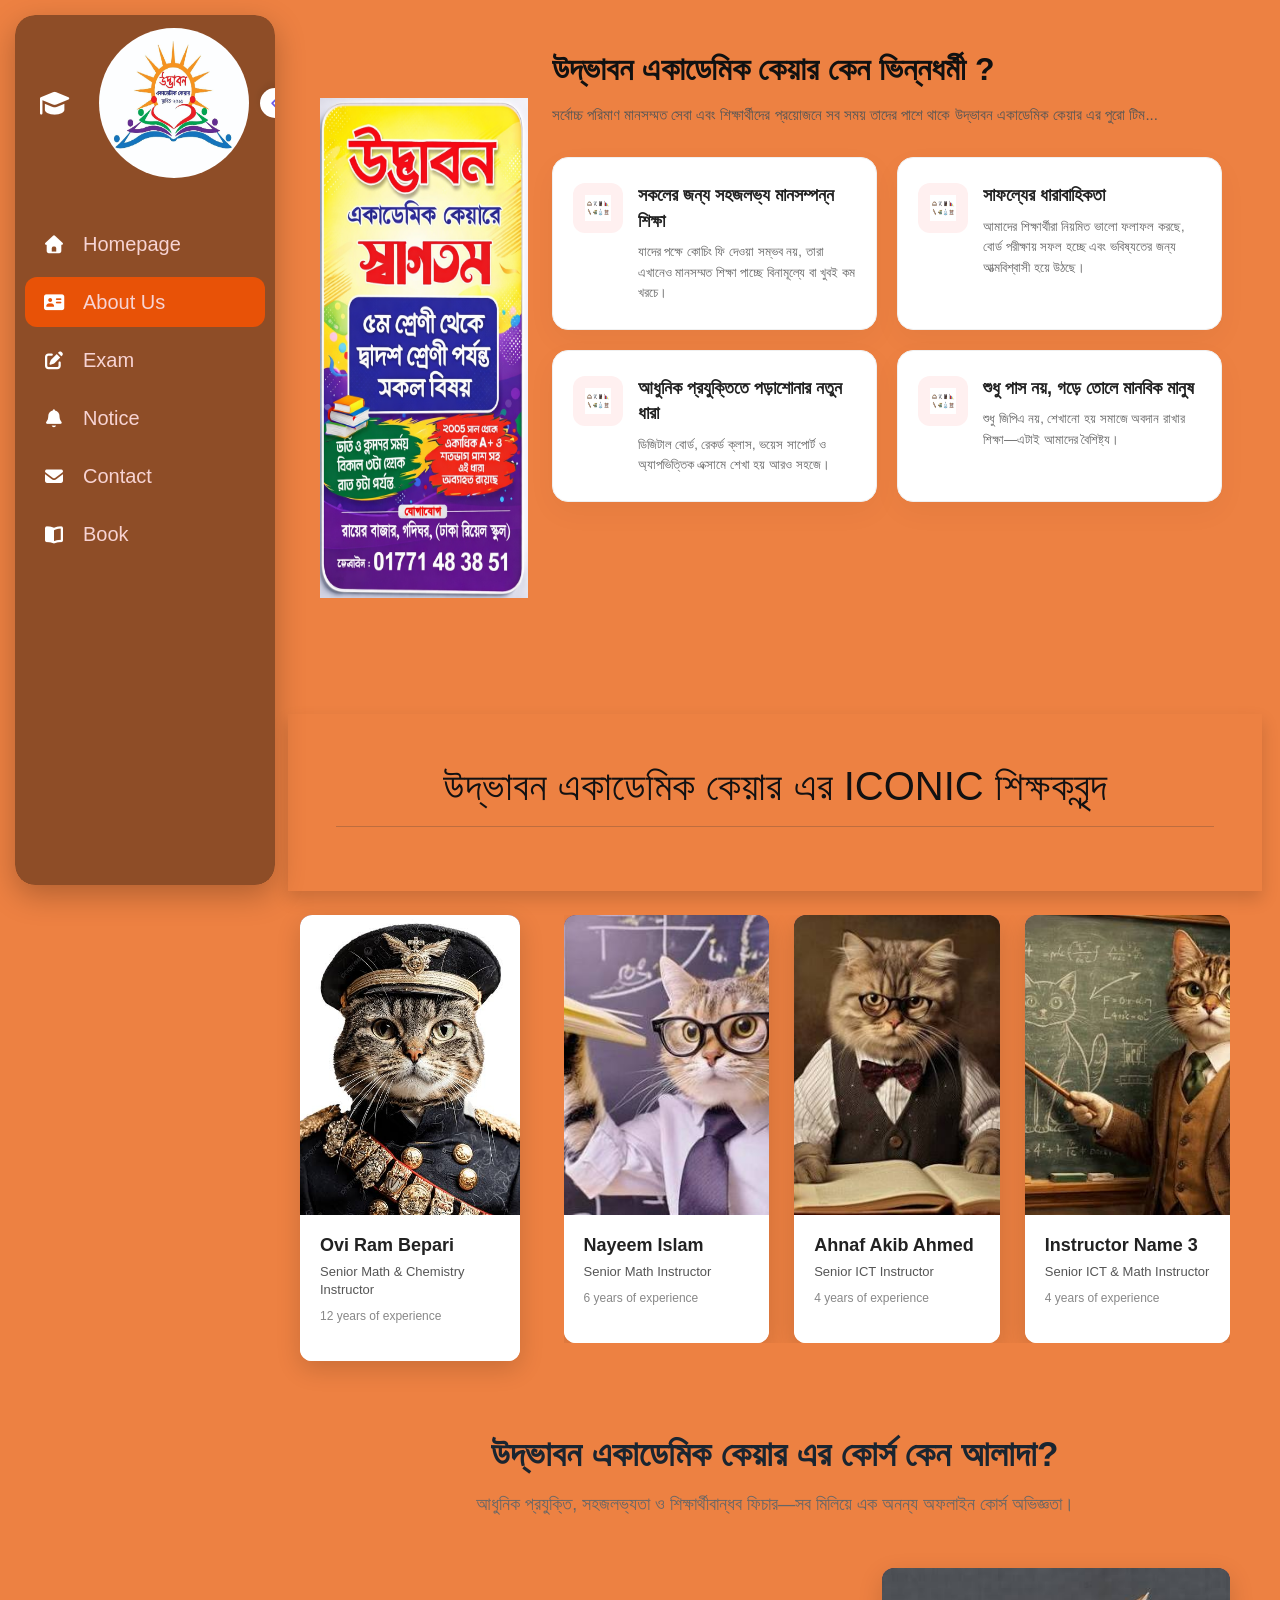
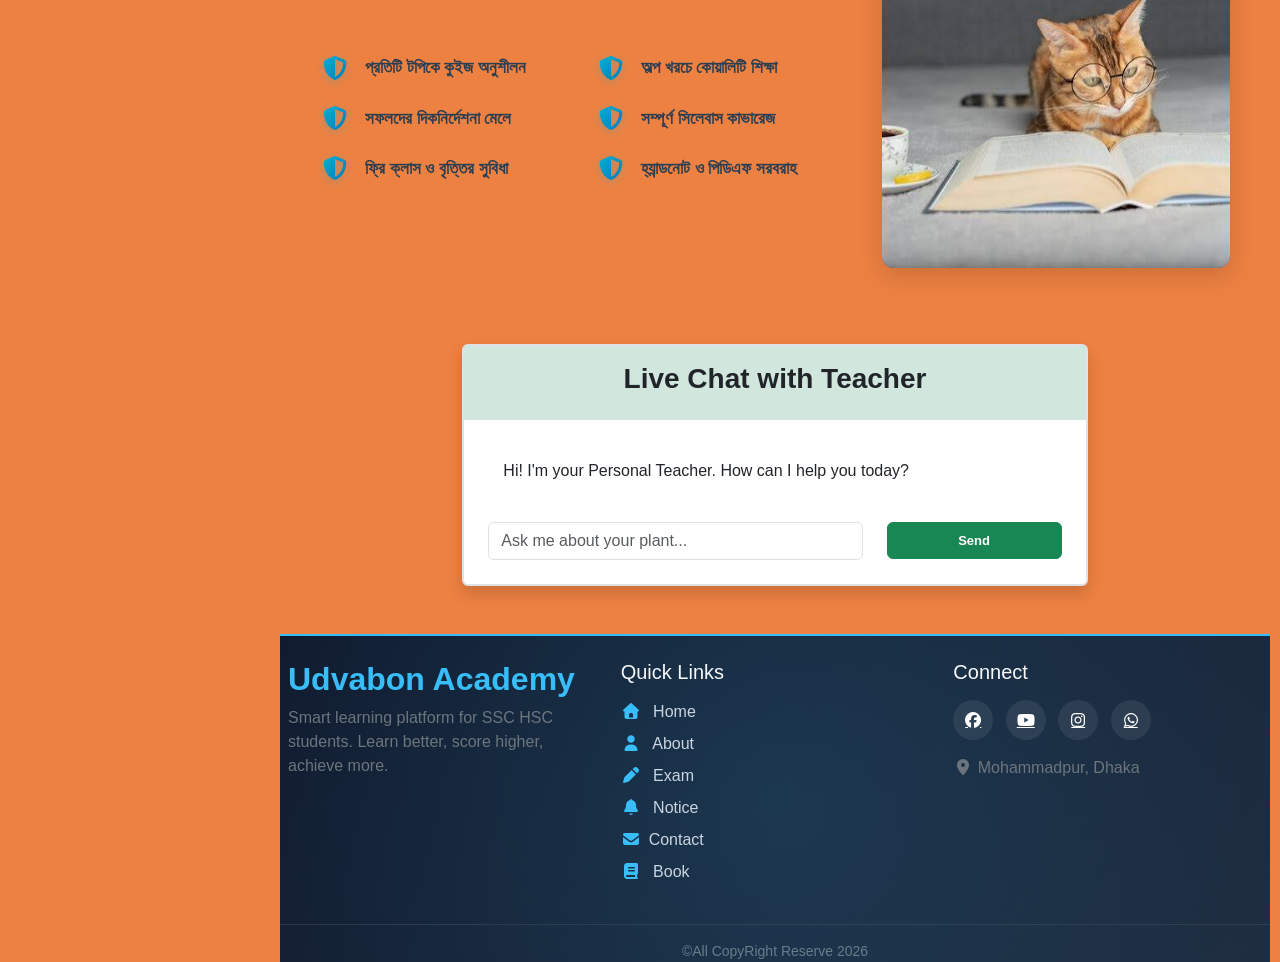
==== commit d4b05438: "Update about.html" ====
--- a/about.html
+++ b/about.html
@@ -395,7 +395,7 @@
                             <h3 class="fw-bold">Live Chat with Teacher</h3>
                         </div>
                         <div class="chat-box" id="chat-box">
-                            <div class=" p-4">Hi! I'm your Plant Teacher. How can I help you today?</div>
+                            <div class=" p-4">Hi! I'm your Personal Teacher. How can I help you today?</div>
                         </div>
                         <div class="mt-5 row px-4">
                             <div class="col-8 col-md-8 ">
@@ -480,4 +480,4 @@
 
 </body>
 
-</html>+</html>
--- a/css/style.css
+++ b/css/style.css
@@ -537,26 +537,43 @@
   background: #38bdf8;
   transform: scale(1.1);
 }
-
-/*  start media quiry */
+ .smart-footer::before {
+    pointer-events: none !important;
+    z-index: 0 !important;
+}
+
+.smart-footer .row {
+    position: relative;
+    z-index: 2 !important;
+}
+ 
+/* end foter  */
+/* start media quiry */
 
 /* ==========================================================================
    Mobile & Responsive Layout Fix (মোবাইল ভিউর জন্য স্পেশাল ফিক্স)
    ========================================================================== */
 
+/* ডানে-বামে স্ক্রল হওয়া বন্ধ করতে পুরো বডিতে ওভারফ্লো কন্ট্রোল */
+html, body {
+    overflow-x: hidden;
+    width: 100%;
+
+}
+
 @media (max-width: 991px) {
-    /* ১. মেইন কন্টেন্ট এরিয়াকে মোবাইলে পুরো স্ক্রিন জুড়ে জায়গা দেওয়া */
+    /* ১. মেইন কন্টেন্ট এরিয়া: নোটিশ বোর্ড যেন উপরে না উঠে যায় সেজন্য top-padding বা মার্জিন বাড়াতে হবে */
     .home-section {
         margin-left: 0 !important;
         width: 100% !important;
-        padding: 10px !important;
-    }
-
-    /* ২. আসল সমস্যা: .container-fluid ক্লাসের মার্জিন ও উইডথ মোবাইলে রিসেট করা */
+        padding: 80px 15px 20px 15px !important; /* উপরে ৮০px প্যাডিং দেওয়া হয়েছে যাতে ব্যানারের নিচে নামে */
+        
+    }
+
+    /* ২. সমাধান: .container-fluid এর প্যাডিং ০ করার কারণে রো বাইরে চলে যেত, তাই এখানে ডানে-বামে ১৫px প্যাডিং দেওয়া হলো */
     .container-fluid {
-        margin-left: 0 !important;
-        width: 100% !important;
-        padding: 15px !important;
+         margin-left: 0 !important;
+         width: 100% !important;
     }
 
     /* ৩. ছবি এবং ২-কলামের লেআউট মোবাইলে ওপর-নিচ করা */
@@ -589,28 +606,50 @@
         font-size: 14px !important;
     }
 
-.smart-footer {
-    text-align: center;
-  }
-
-  .smart-footer .row > div {
-    margin-bottom:30px;
-  }
-
-  .smart-link {
-    justify-content: center;
-  }
-
-  .social-icons {
-    display: flex;
-    justify-content: center;
-    flex-wrap: wrap;
-    gap:20px;
-  }
-
-  .social-icons a {
-    margin-right: 0;
-  }
-
-}
-/*  end media quiry */
+    .smart-footer {
+        text-align: center;
+        margin: 0 !important;
+        border-radius: 0 !important;
+        width: 100% !important;
+    }
+
+    .smart-footer .row > div {
+        margin-bottom:30px;
+    }
+
+    .smart-link {
+        justify-content: center;
+    }
+
+    .social-icons {
+        display: flex;
+        justify-content: center;
+        flex-wrap: wrap;
+        gap:20px;
+    }
+
+    .social-icons a {
+        margin-right: 0;
+    }
+
+    .footer-wrapper{
+    padding: 0 !important;
+}
+
+.footer-wrapper .smart-footer{
+    width: 100%;
+    margin: 0;
+    border-radius: 0;
+}
+
+.footer-wrapper .row{
+    margin: 0;
+    padding: 20px 15px;
+}
+
+.navy12{
+    padding-top:1px !important;
+}
+    
+}
+/* end media quiry */
